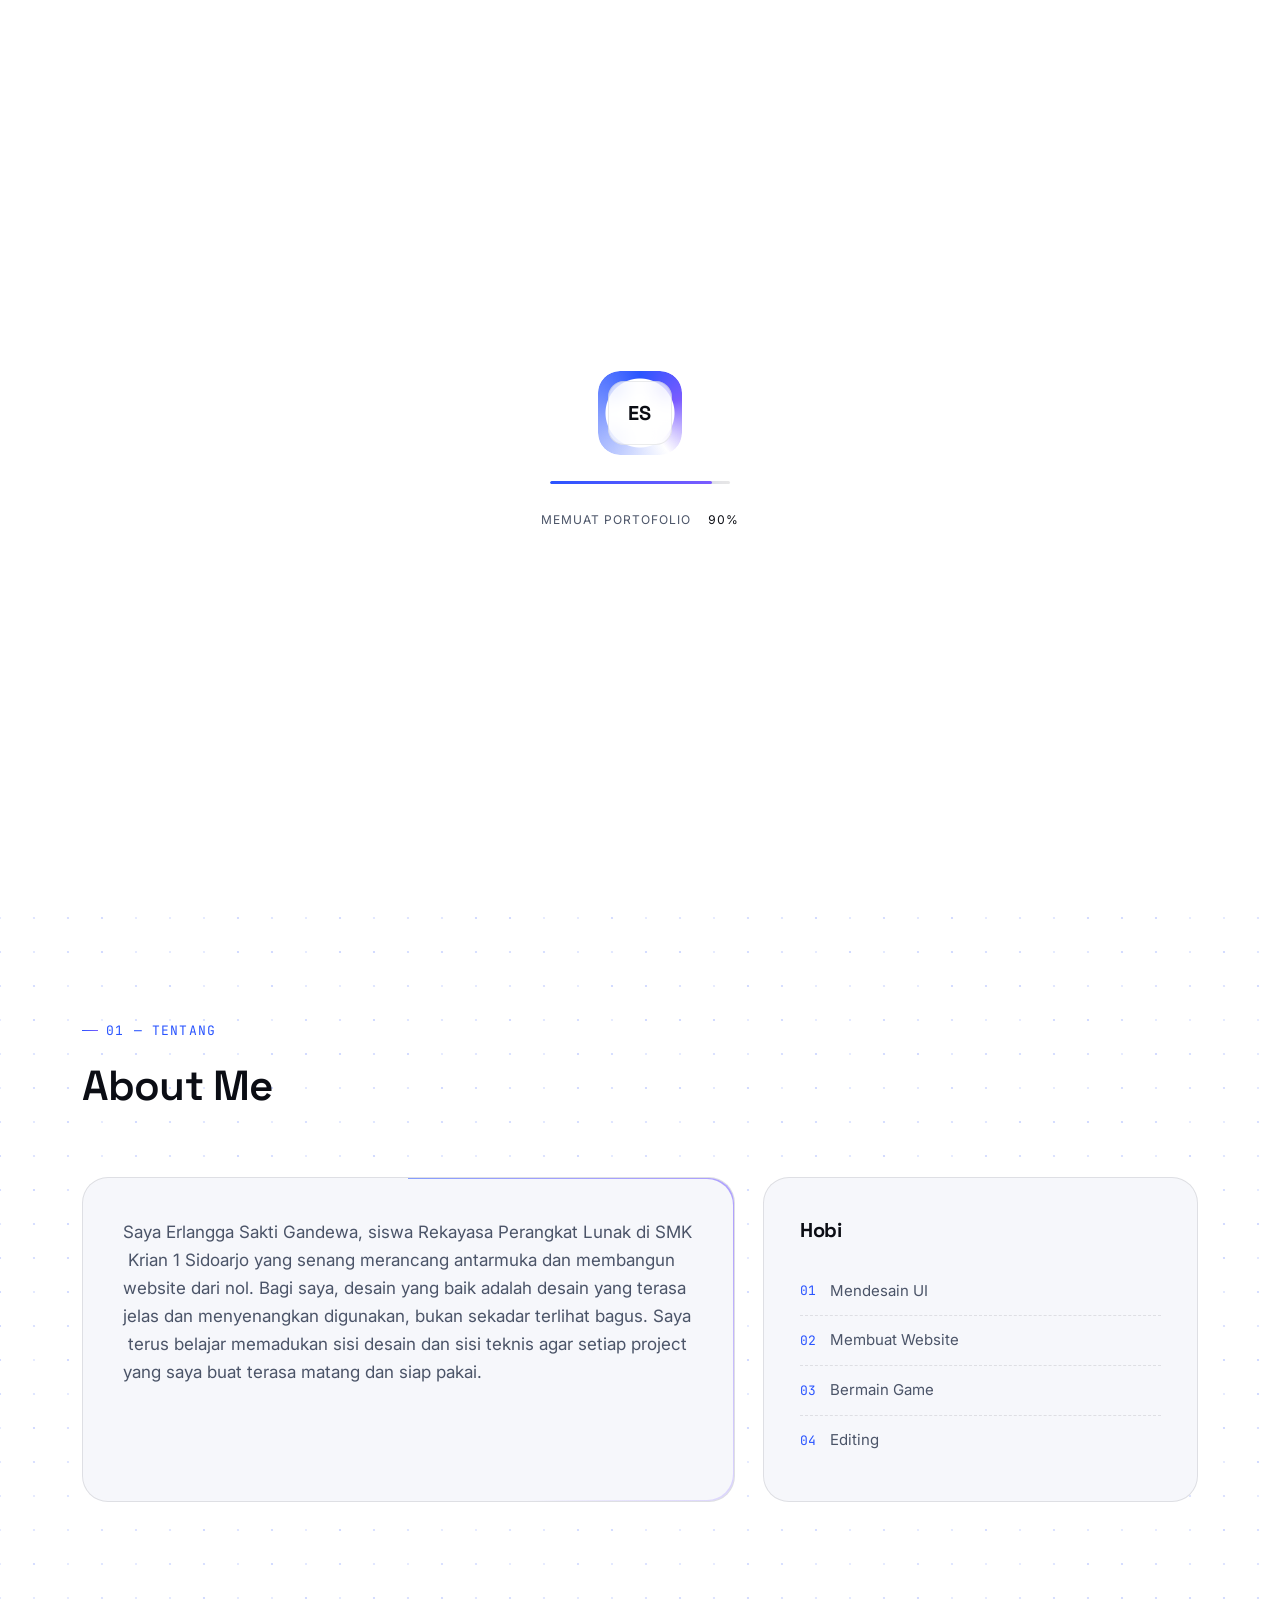
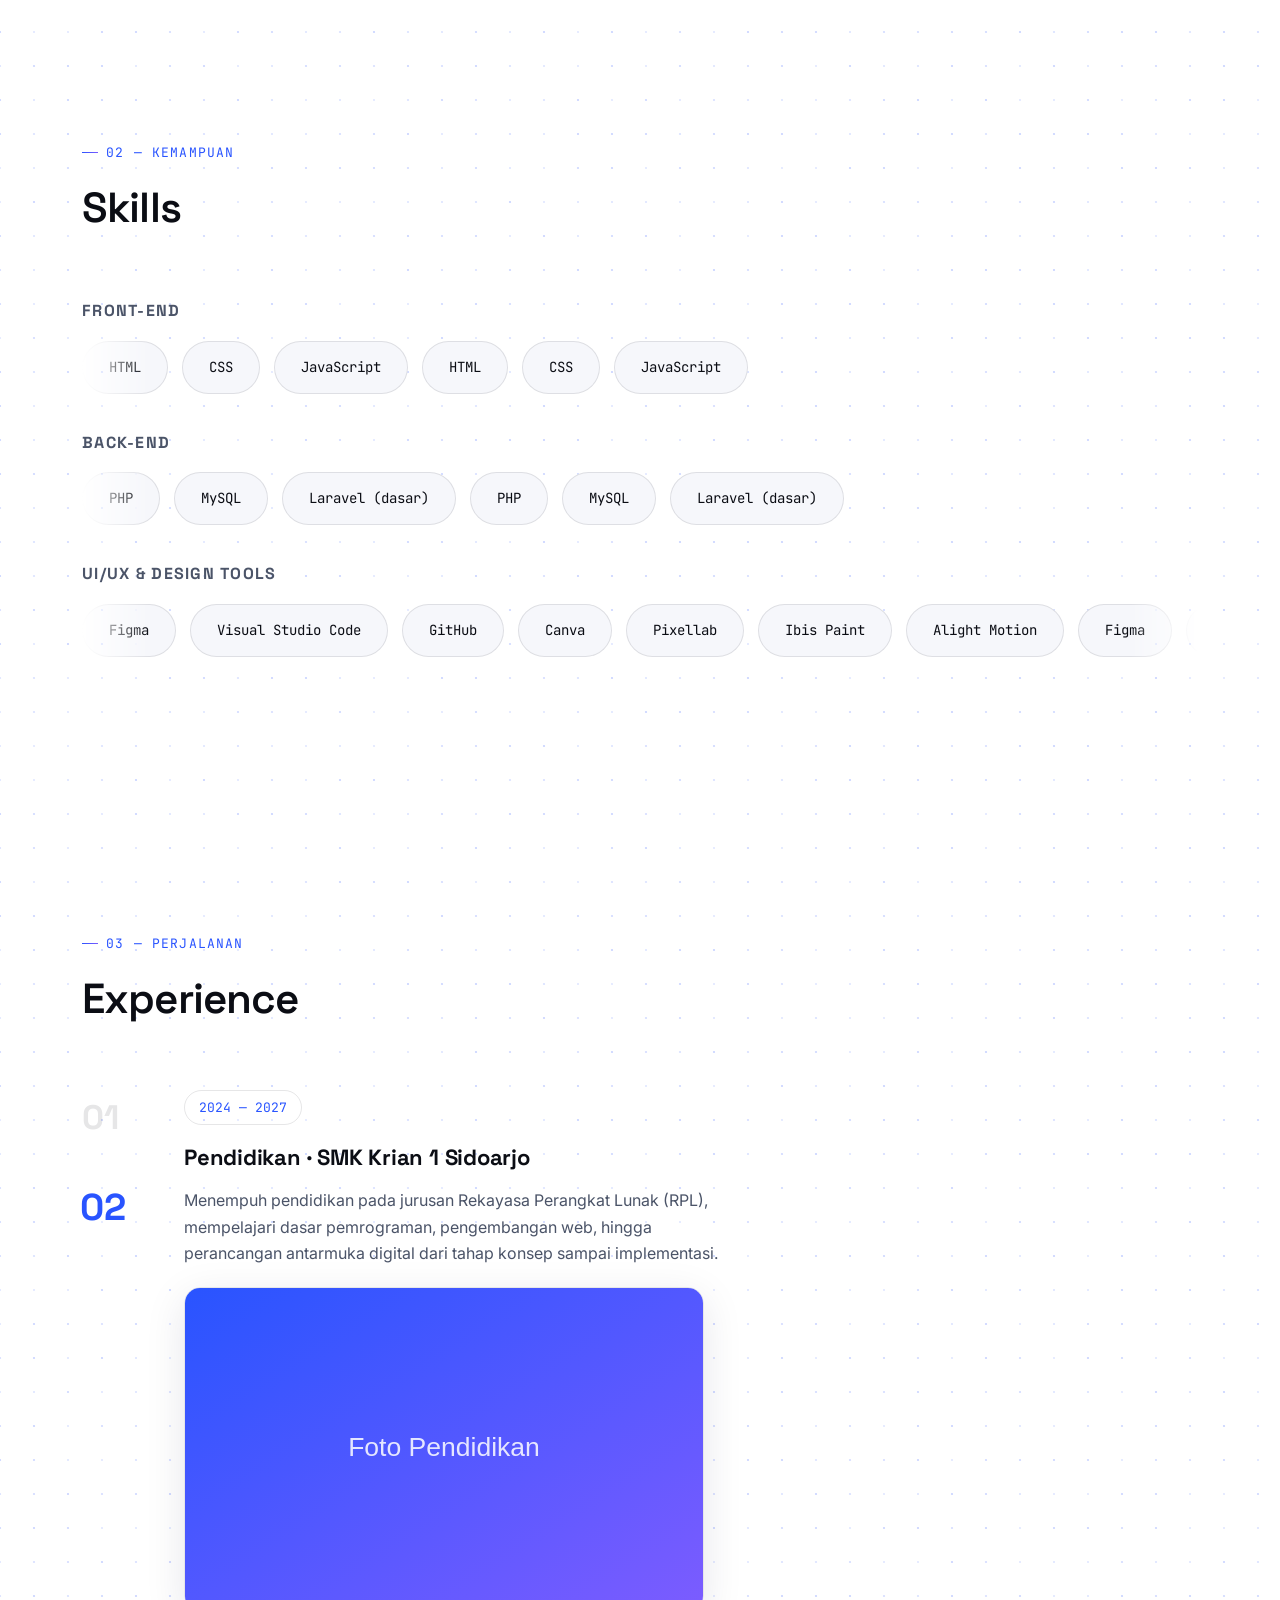
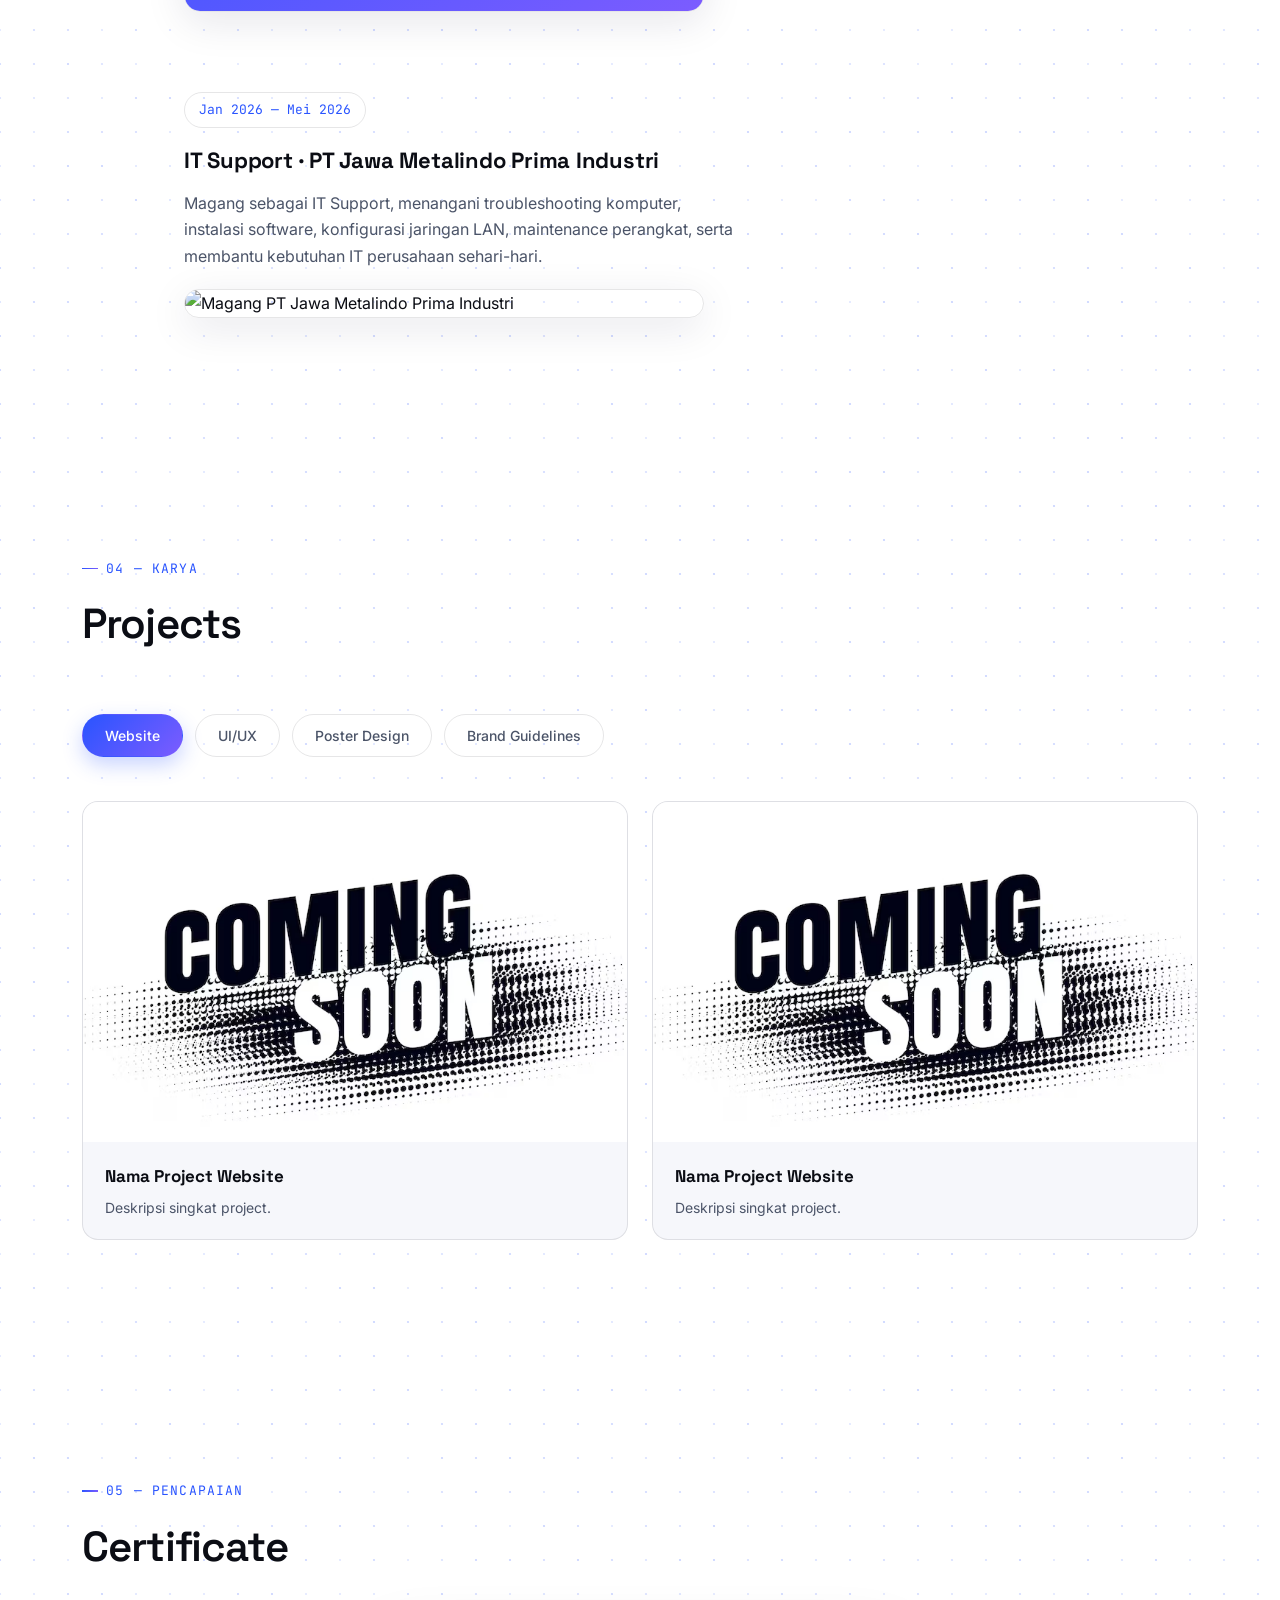
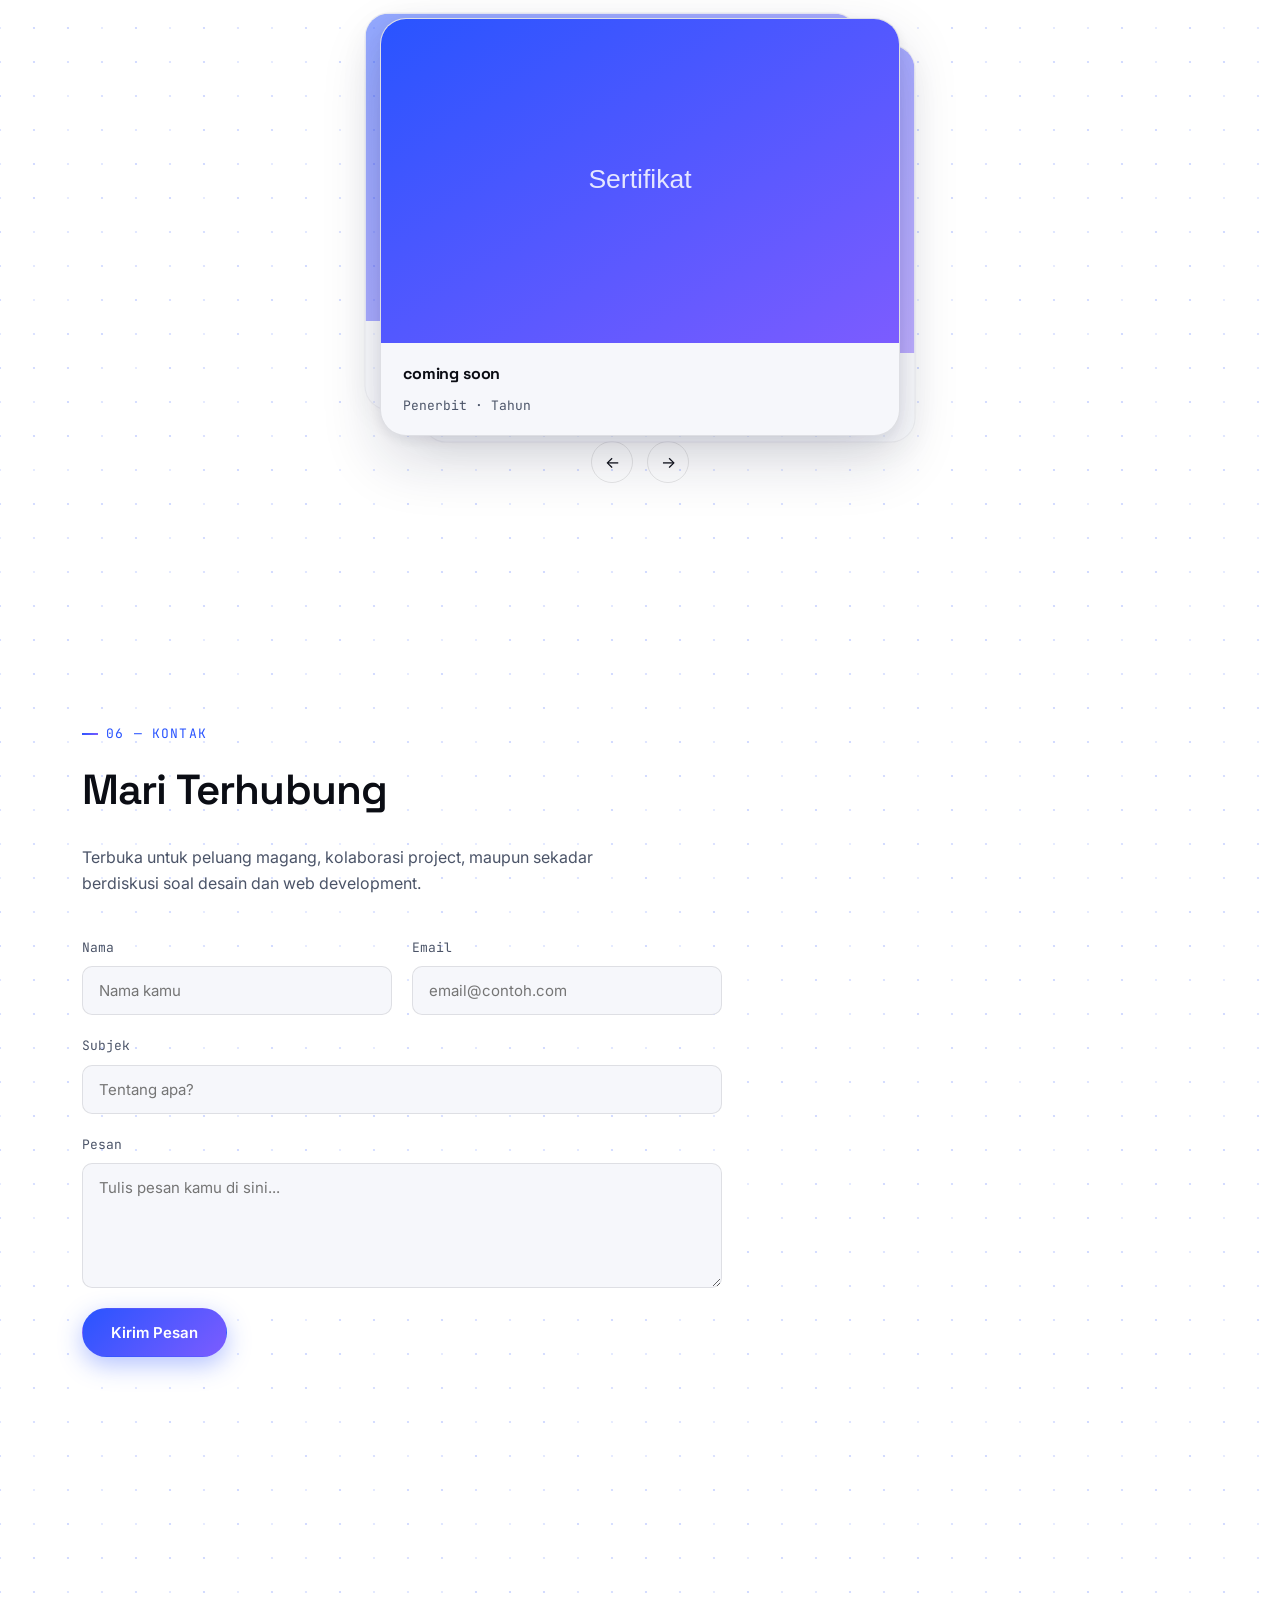
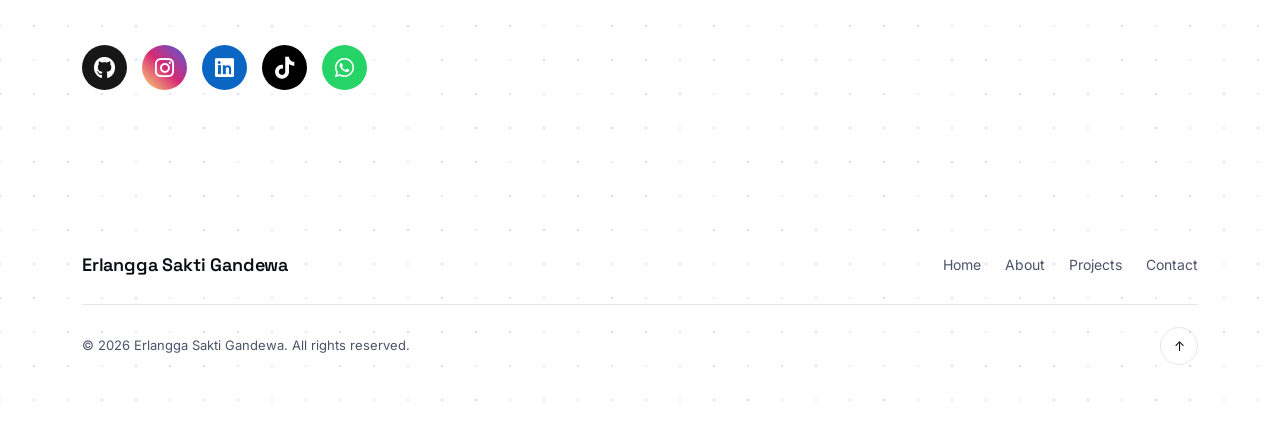
==== index.html @ 366c4da0 "menambahkan file" ====
<!DOCTYPE html>
<html lang="id">
<head>
<meta charset="UTF-8">
<meta name="viewport" content="width=device-width, initial-scale=1.0">
<title>Erlangga Sakti Gandewa — Web Developer & UI/UX Designer</title>
<meta name="description" content="Portofolio Erlangga Sakti Gandewa, Web Developer &amp; UI/UX Designer.">
<link rel="preconnect" href="https://fonts.googleapis.com">
<link rel="preconnect" href="https://fonts.gstatic.com" crossorigin>
<link href="https://fonts.googleapis.com/css2?family=Space+Grotesk:wght@400;500;600;700&family=Inter:wght@400;500;600;700&family=JetBrains+Mono:wght@400;500&display=swap" rel="stylesheet">
<link rel="stylesheet" href="assets/css/style.css">
<link rel="stylesheet" href="https://cdnjs.cloudflare.com/ajax/libs/font-awesome/6.5.2/css/all.min.css">
</head>
<body>

<!-- LOADER — elemen paling pertama di body, menutupi semua konten sampai window 'load' selesai -->
<div class="loader" id="pageLoader" aria-hidden="true">
  <div class="loader-inner">
    <div class="loader-mark">
      <span class="loader-initials">ES</span>
    </div>
    <div class="loader-progress">
      <div class="loader-progress-bar" id="loaderBar"></div>
    </div>
    <div class="loader-meta">
      <span class="loader-label">memuat portofolio</span>
      <span class="loader-percent" id="loaderPercent">0%</span>
    </div>
  </div>
</div>

<canvas id="dot-field"></canvas>

<!-- NAVBAR -->
<header class="navbar" id="navbar">
  <a href="#hero" class="nav-logo">ESG<span class="dot">.</span></a>
  <nav class="nav-links" id="navLinks">
    <a href="#about">About</a>
    <a href="#skills">Skills</a>
    <a href="#experience">Experience</a>
    <a href="#projects">Projects</a>
    <a href="#certificate">Certificate</a>
    <a href="#contact">Contact</a>
  </nav>
  <button class="theme-toggle" id="themeToggle" aria-label="Ganti tema">
    <svg class="icon-sun" viewBox="0 0 24 24" width="18" height="18" fill="none" stroke="currentColor" stroke-width="2"><circle cx="12" cy="12" r="4"/><path d="M12 2v2M12 20v2M4.9 4.9l1.4 1.4M17.7 17.7l1.4 1.4M2 12h2M20 12h2M4.9 19.1l1.4-1.4M17.7 6.3l1.4-1.4"/></svg>
    <svg class="icon-moon" viewBox="0 0 24 24" width="18" height="18" fill="none" stroke="currentColor" stroke-width="2"><path d="M21 12.8A9 9 0 1111.2 3 7 7 0 0021 12.8z"/></svg>
  </button>
  <button class="nav-burger" id="navBurger" aria-label="Menu"><span></span><span></span><span></span></button>
</header>

<!-- HERO -->
<section id="hero" class="section hero">
  <div class="hero-left">
    <p class="eyebrow reveal-up">Halo, saya</p>
    <h1 class="hero-name" id="shuffleName" data-text="Erlangga Sakti Gandewa">Erlangga Sakti Gandewa</h1>
    <p class="hero-meta reveal-up d1">Rekayasa Perangkat Lunak · SMK Krian 1 Sidoarjo</p>
    <p class="hero-focus reveal-up d2">
      <span class="chip">Web Developer</span>
      <span class="chip">UI/UX Designer</span>
    </p>
    <div class="hero-cta reveal-up d3">
      <a href="#projects" class="btn btn-primary">Lihat Project</a>
      <a href="#contact" class="btn btn-ghost">Hubungi Saya</a>
    </div>
  </div>

  <div class="hero-right">
    <div class="shape shape-1"></div>
    <div class="shape shape-2"></div>
    <div class="shape shape-3"></div>
    <div class="lanyard">
      <div class="lanyard-strap"></div>
      <div class="lanyard-clip"></div>
      <div class="lanyard-card" id="lanyardCard">
        <div class="lanyard-card-inner">
          <div class="lanyard-photo">
            <img src="assets/images/profil.jpg" alt="Foto Erlangga Sakti Gandewa">
          </div>
          <div class="lanyard-info">
            <span class="lanyard-name">Erlangga S. G.</span>
            <span class="lanyard-role">Web Dev / UI-UX</span>
          </div>
          <div class="lanyard-hole"></div>
        </div>
      </div>
    </div>
  </div>

  <a href="#about" class="scroll-hint" aria-label="Scroll ke bawah"><span></span></a>
</section>

<!-- ABOUT -->
<section id="about" class="section about">
  <p class="section-eyebrow">01 — Tentang</p>
  <h2 class="section-title">About Me</h2>

  <div class="about-grid">
    <div class="about-card glow-border">
      <p class="falling-text" id="fallingText">Saya Erlangga Sakti Gandewa, siswa Rekayasa Perangkat Lunak di SMK Krian 1 Sidoarjo yang senang merancang antarmuka dan membangun website dari nol. Bagi saya, desain yang baik adalah desain yang terasa jelas dan menyenangkan digunakan, bukan sekadar terlihat bagus. Saya terus belajar memadukan sisi desain dan sisi teknis agar setiap project yang saya buat terasa matang dan siap pakai.</p>
    </div>

    <div class="hobby-card">
      <h3>Hobi</h3>
      <ul class="hobby-list">
        <li><span class="hobby-num">01</span>Mendesain UI</li>
        <li><span class="hobby-num">02</span>Membuat Website</li>
        <li><span class="hobby-num">03</span>Bermain Game</li>
        <li><span class="hobby-num">04</span>Editing</li>
      </ul>
    </div>
  </div>
</section>

<!-- SKILLS -->
<section id="skills" class="section skills">
  <p class="section-eyebrow">02 — Kemampuan</p>
  <h2 class="section-title">Skills</h2>

  <div class="skill-category">
    <h3 class="skill-cat-title">Front-End</h3>
    <div class="skill-track">
      <div class="skill-track-inner">
        <span class="skill-pill">HTML</span><span class="skill-pill">CSS</span><span class="skill-pill">JavaScript</span>
        <span class="skill-pill">HTML</span><span class="skill-pill">CSS</span><span class="skill-pill">JavaScript</span>
      </div>
    </div>
  </div>

  <div class="skill-category">
    <h3 class="skill-cat-title">Back-End</h3>
    <div class="skill-track reverse">
      <div class="skill-track-inner">
        <span class="skill-pill">PHP</span><span class="skill-pill">MySQL</span><span class="skill-pill">Laravel (dasar)</span>
        <span class="skill-pill">PHP</span><span class="skill-pill">MySQL</span><span class="skill-pill">Laravel (dasar)</span>
      </div>
    </div>
  </div>

  <div class="skill-category">
    <h3 class="skill-cat-title">UI/UX &amp; Design Tools</h3>
    <div class="skill-track">
      <div class="skill-track-inner">
        <span class="skill-pill">Figma</span><span class="skill-pill">Visual Studio Code</span><span class="skill-pill">GitHub</span><span class="skill-pill">Canva</span><span class="skill-pill">Pixellab</span><span class="skill-pill">Ibis Paint</span><span class="skill-pill">Alight Motion</span>
        <span class="skill-pill">Figma</span><span class="skill-pill">Visual Studio Code</span><span class="skill-pill">GitHub</span><span class="skill-pill">Canva</span><span class="skill-pill">Pixellab</span><span class="skill-pill">Ibis Paint</span><span class="skill-pill">Alight Motion</span>
      </div>
    </div>
  </div>
</section>

<!-- EXPERIENCE -->
<section id="experience" class="section experience">
  <p class="section-eyebrow">03 — Perjalanan</p>
  <h2 class="section-title">Experience</h2>

  <div class="exp-wrap">
    <div class="exp-numbers" id="expNumbers">
      <span class="exp-num active" data-index="0">01</span>
      <span class="exp-num" data-index="1">02</span>
    </div>

    <div class="exp-items">
      <article class="exp-item active" data-index="0">
        <span class="exp-tag">2024 — 2027</span>
        <h3>Pendidikan · SMK Krian 1 Sidoarjo</h3>
        <p>Menempuh pendidikan pada jurusan Rekayasa Perangkat Lunak (RPL), mempelajari dasar pemrograman, pengembangan web, hingga perancangan antarmuka digital dari tahap konsep sampai implementasi.</p>
        <div class="exp-photo"><img src="assets/images/experience-1-placeholder.svg" alt="Pendidikan SMK Krian 1 Sidoarjo"></div>
      </article>

      <article class="exp-item" data-index="1">
        <span class="exp-tag">Jan 2026 — Mei 2026</span>
        <h3>IT Support · PT Jawa Metalindo Prima Industri</h3>
        <p>Magang sebagai IT Support, menangani troubleshooting komputer, instalasi software, konfigurasi jaringan LAN, maintenance perangkat, serta membantu kebutuhan IT perusahaan sehari-hari.</p>
        <div class="exp-photo"><img src="assets/images/enam.png" alt="Magang PT Jawa Metalindo Prima Industri"></div>
      </article>
    </div>
  </div>
</section>

<!-- PROJECTS -->
<section id="projects" class="section projects">
  <p class="section-eyebrow">04 — Karya</p>
  <h2 class="section-title">Projects</h2>

  <div class="project-tabs" id="projectTabs">
    <button class="tab active" data-target="tab-website">Website</button>
    <button class="tab" data-target="tab-uiux">UI/UX</button>
    <button class="tab" data-target="tab-poster">Poster Design</button>
    <button class="tab" data-target="tab-brand">Brand Guidelines</button>
  </div>

  <div class="tab-panel active" id="tab-website">
    <div class="website-grid">
      <a href="pages/project-web/bew.html" class="website-card">
        <img src="assets/images/coming.jpg" alt="Project website 1">
        <div class="website-card-body">
          <h3>Nama Project Website</h3>
          <p>Deskripsi singkat project.</p>
        </div>
      </a>
      <a href="pages/project-web/bew.html" class="website-card">
        <img src="assets/images/coming.jpg" alt="Project website 2">
        <div class="website-card-body">
          <h3>Nama Project Website</h3>
          <p>Deskripsi singkat project.</p>
        </div>
      </a>
    </div>
  </div>

  <div class="tab-panel" id="tab-uiux">
    <div class="circular-gallery" id="circularGallery">
      <a href="pages/project-uiux/uiix.html" class="gallery-item"><img src="assets/images/coming.jpg" alt="coming soon"></a>
      <a href="pages/project-uiux/uiix.html" class="gallery-item"><img src="assets/images/coming.jpg" alt="Project UI/UX 2"></a>
      <a href="pages/project-uiux/uiix.html" class="gallery-item"><img src="assets/images/coming.jpg" alt="Project UI/UX 3"></a>
      <a href="pages/project-uiux/uiix.html" class="gallery-item"><img src="assets/images/coming.jpg" alt="Project UI/UX 4"></a>
    </div>
  </div>

  <div class="tab-panel" id="tab-poster">
    <div class="flying-posters" id="flyingPosters">
      <a href="pages/project-poster/pstr.html" class="poster-card"><img src="assets/images/satu.png" alt="Poster 1"></a>
      <a href="pages/project-poster/pstr.html" class="poster-card"><img src="assets/images/dua.png" alt="Poster 2"></a>
      <a href="pages/project-poster/pstr.html" class="poster-card"><img src="assets/images/tiga.png" alt="Poster 3"></a>
      <a href="pages/project-poster/pstr.html" class="poster-card"><img src="assets/images/aempat.png" alt="Poster 4"></a>
    </div>
  </div>

  <div class="tab-panel" id="tab-brand">
    <div class="brand-grid">
      <a href="pages/project-brand-guidelines/brandgs.html" class="brand-card"><img src="assets/images/coming.jpg" alt="Brand guideline 1"></a>
      <a href="pages/project-brand-guidelines/brandgs.html" class="brand-card"><img src="assets/images/coming.jpg" alt="Brand guideline 2"></a>
      <a href="pages/project-brand-guidelines/brandgs.html" class="brand-card"><img src="assets/images/coming.jpg" alt="Brand guideline 3"></a>
    </div>
  </div>
</section>

<!-- CERTIFICATE -->
<section id="certificate" class="section certificate">
  <p class="section-eyebrow">05 — Pencapaian</p>
  <h2 class="section-title">Certificate</h2>

  <div class="cert-stack" id="certStack">
    <div class="cert-card active">
      <img src="assets/certificates/cert-placeholder.svg" alt="Sertifikat 1">
      <div class="cert-caption"><h4>coming soon</h4><span>Penerbit · Tahun</span></div>
    </div>
    <div class="cert-card">
      <img src="assets/certificates/cert-placeholder.svg" alt="Sertifikat 2">
      <div class="cert-caption"><h4>coming soon</h4><span>Penerbit · Tahun</span></div>
    </div>
    <div class="cert-card">
      <img src="assets/certificates/cert-placeholder.svg" alt="Sertifikat 3">
      <div class="cert-caption"><h4>coming soon</h4><span>Penerbit · Tahun</span></div>
    </div>
  </div>
  <div class="cert-controls">
    <button id="certPrev" aria-label="Sertifikat sebelumnya">←</button>
    <button id="certNext" aria-label="Sertifikat berikutnya">→</button>
  </div>
</section>

<!-- CONTACT -->
<section id="contact" class="section contact">
  <p class="section-eyebrow">06 — Kontak</p>
  <h2 class="section-title">Mari Terhubung</h2>
  <p class="contact-sub">Terbuka untuk peluang magang, kolaborasi project, maupun sekadar berdiskusi soal desain dan web development.</p>

  <form class="contact-form" id="contactForm">
    <div class="form-row">
      <div class="form-field">
        <label for="cName">Nama</label>
        <input type="text" id="cName" name="name" required placeholder="Nama kamu">
      </div>
      <div class="form-field">
        <label for="cEmail">Email</label>
        <input type="email" id="cEmail" name="email" required placeholder="email@contoh.com">
      </div>
    </div>
    <div class="form-field">
      <label for="cSubject">Subjek</label>
      <input type="text" id="cSubject" name="subject" required placeholder="Tentang apa?">
    </div>
    <div class="form-field">
      <label for="cMessage">Pesan</label>
      <textarea id="cMessage" name="message" rows="5" required placeholder="Tulis pesan kamu di sini..."></textarea>
    </div>
    <button type="submit" class="btn btn-primary">Kirim Pesan</button>
    <p class="form-status" id="formStatus" role="status"></p>
  </form>
</section>


<!-- SOCIAL MEDIA -->
<section class="section social">
  <div class="social-icons">

    <a href="https://github.com/erlang101" class="social-icon github" target="_blank">
      <i class="fa-brands fa-github"></i>
      <span class="bubble">GitHub</span>
    </a>

    <a href="https://instagram.com/erlsgnd_" class="social-icon instagram" target="_blank">
      <i class="fa-brands fa-instagram"></i>
      <span class="bubble">Instagram</span>
    </a>

    <a href="https://linkedin.com/in/erlangga-sakti-gandewa" class="social-icon linkedin" target="_blank">
      <i class="fa-brands fa-linkedin"></i>
      <span class="bubble">LinkedIn</span>
    </a>

    <a href="https://tiktok.com/@langznie" class="social-icon tiktok" target="_blank">
      <i class="fa-brands fa-tiktok"></i>
      <span class="bubble">TikTok</span>
    </a>

    <a href="https://wa.me/62882010167573" class="social-icon whatsapp" target="_blank">
      <i class="fa-brands fa-whatsapp"></i>
      <span class="bubble">WhatsApp</span>
    </a>

  </div>
</section>

<!-- FOOTER -->
<footer class="footer">
  <div class="footer-top">
    <span class="footer-name">Erlangga Sakti Gandewa</span>
    <nav class="footer-links">
      <a href="#hero">Home</a>
      <a href="#about">About</a>
      <a href="#projects">Projects</a>
      <a href="#contact">Contact</a>
    </nav>
  </div>
  <div class="footer-bottom">
    <span>© <span id="year"></span> Erlangga Sakti Gandewa. All rights reserved.</span>
    <button id="backToTop" class="back-to-top" aria-label="Kembali ke atas">↑</button>
  </div>
</footer>

<script src="assets/js/main.js"></script>
</body>
</html>
---- assets/css/style.css ----
/* =========================================================
   ERLANGGA SAKTI GANDEWA — PORTFOLIO
   Design tokens
   ========================================================= */
:root{
  --accent-1:#2954FF;
  --accent-2:#7C5CFF;
  --accent-3:#4F7CFF;
  --accent-grad: linear-gradient(135deg, var(--accent-1), var(--accent-2));
  --accent-grad-soft: linear-gradient(135deg, rgba(41,84,255,.14), rgba(124,92,255,.14));

  --bg:#ffffff;
  --bg-elev:#f6f7fb;
  --text:#0b0d14;
  --text-soft:#4b5468;
  --border:rgba(11,13,20,0.10);
  --glass:rgba(255,255,255,0.55);
  --glass-border:rgba(11,13,20,0.08);
  --dot-color:41,84,255;
  --shadow: 0 10px 40px rgba(20,24,60,0.10);
  --shadow-lg: 0 24px 60px rgba(20,24,60,0.16), 0 4px 14px rgba(20,24,60,0.08);
  --shadow-inset: inset 0 1px 0 rgba(255,255,255,0.4);
  --ring: 0 0 0 3px rgba(41,84,255,0.18);

  --font-display:'Space Grotesk', sans-serif;
  --font-body:'Inter', sans-serif;
  --font-mono:'JetBrains Mono', monospace;

  --container: 1180px;
  --radius-lg: 26px;
  --radius-md: 16px;
  --radius-sm: 10px;

  --ease-out: cubic-bezier(.16,1,.3,1);
  --ease-soft: cubic-bezier(.22,.9,.36,1);
}

@media (prefers-color-scheme: dark){
  :root{
    --bg:#05060b;
    --bg-elev:#0c0e18;
    --text:#f4f5fb;
    --text-soft:#9aa1bd;
    --border:rgba(244,245,251,0.10);
    --glass:rgba(16,18,30,0.55);
    --glass-border:rgba(244,245,251,0.08);
    --dot-color:244,245,251;
    --shadow: 0 10px 45px rgba(0,0,0,0.55);
    --shadow-lg: 0 30px 70px rgba(0,0,0,0.6), 0 6px 18px rgba(0,0,0,0.4);
    --shadow-inset: inset 0 1px 0 rgba(255,255,255,0.06);
    --ring: 0 0 0 3px rgba(124,92,255,0.30);
  }
}

html[data-theme="light"]{
  --bg:#ffffff; --bg-elev:#f6f7fb; --text:#0b0d14; --text-soft:#4b5468;
  --border:rgba(11,13,20,0.10); --glass:rgba(255,255,255,0.55);
  --glass-border:rgba(11,13,20,0.08); --dot-color:41,84,255;
  --shadow: 0 10px 40px rgba(20,24,60,0.10);
  --shadow-lg: 0 24px 60px rgba(20,24,60,0.16), 0 4px 14px rgba(20,24,60,0.08);
  --shadow-inset: inset 0 1px 0 rgba(255,255,255,0.4);
  --ring: 0 0 0 3px rgba(41,84,255,0.18);
}
html[data-theme="dark"]{
  --bg:#05060b; --bg-elev:#0c0e18; --text:#f4f5fb; --text-soft:#9aa1bd;
  --border:rgba(244,245,251,0.10); --glass:rgba(16,18,30,0.55);
  --glass-border:rgba(244,245,251,0.08); --dot-color:244,245,251;
  --shadow: 0 10px 45px rgba(0,0,0,0.55);
  --shadow-lg: 0 30px 70px rgba(0,0,0,0.6), 0 6px 18px rgba(0,0,0,0.4);
  --shadow-inset: inset 0 1px 0 rgba(255,255,255,0.06);
  --ring: 0 0 0 3px rgba(124,92,255,0.30);
}

*,*::before,*::after{ box-sizing:border-box; }
html{ scroll-behavior:smooth; }
body{
  margin:0;
  background:var(--bg);
  color:var(--text);
  font-family:var(--font-body);
  line-height:1.65;
  -webkit-font-smoothing:antialiased;
  -moz-osx-font-smoothing:grayscale;
  text-rendering:optimizeLegibility;
  transition:background .4s ease,color .4s ease;
  overflow-x:hidden;
}
img{ max-width:100%; display:block; }
a{ color:inherit; text-decoration:none; }
ul{ list-style:none; margin:0; padding:0; }
button{ font-family:inherit; cursor:pointer; }

/* accessible focus states — visible everywhere, silent unless keyboard-driven */
:focus{ outline:none; }
:focus-visible{
  outline:2px solid var(--accent-1);
  outline-offset:3px;
  border-radius:6px;
}
.btn:focus-visible, .tab:focus-visible, .cert-controls button:focus-visible,
.theme-toggle:focus-visible, .back-to-top:focus-visible, .social-icon:focus-visible{
  outline-offset:4px;
}
.form-field input:focus-visible, .form-field textarea:focus-visible{
  outline:none;
}

::-webkit-scrollbar{ width:10px; height:10px; }
::-webkit-scrollbar-track{ background:transparent; }
::-webkit-scrollbar-thumb{ background:var(--border); border-radius:100px; }
::-webkit-scrollbar-thumb:hover{ background:var(--accent-1); }
*{ scrollbar-width:thin; scrollbar-color:var(--border) transparent; }

@media (prefers-reduced-motion: reduce){
  *{ animation-duration:0.001ms !important; animation-iteration-count:1 !important; transition-duration:0.001ms !important; scroll-behavior:auto !important; }
}

/* dot field background */
#dot-field{
  position:fixed; inset:0; width:100%; height:100%;
  z-index:-1; pointer-events:none;
}

/* container / section */
.section{
  max-width:var(--container);
  margin:0 auto;
  padding:120px 32px;
  position:relative;
}
.section-eyebrow{
  font-family:var(--font-mono);
  font-size:13px;
  letter-spacing:.09em;
  text-transform:uppercase;
  color:var(--accent-1);
  margin:0 0 10px;
  display:flex; align-items:center; gap:8px;
}
.section-eyebrow::before{
  content:''; width:16px; height:1.5px; background:var(--accent-grad); display:inline-block;
}
.section-title{
  font-family:var(--font-display);
  font-size:clamp(28px,4vw,42px);
  font-weight:600;
  margin:0 0 56px;
  letter-spacing:-0.02em;
}

/* buttons / chips */
.btn{
  display:inline-flex; align-items:center; justify-content:center;
  padding:14px 28px; border-radius:100px; font-weight:600; font-size:15px;
  border:1px solid transparent;
  transition:transform .3s var(--ease-out), box-shadow .3s var(--ease-out), background .3s ease, border-color .3s ease, color .3s ease;
  will-change:transform;
}
.btn:hover{ transform:translateY(-2px); }
.btn:active{ transform:translateY(0) scale(.98); }
.btn-primary{ background:var(--accent-grad); color:#fff; box-shadow:0 8px 24px rgba(41,84,255,0.35); }
.btn-primary:hover{ box-shadow:0 14px 34px rgba(41,84,255,0.45); }
.btn-ghost{ background:transparent; border-color:var(--border); color:var(--text); }
.btn-ghost:hover{ border-color:var(--accent-1); color:var(--accent-1); box-shadow:0 6px 18px rgba(41,84,255,0.12); }

.chip{
  display:inline-block; padding:8px 16px; margin-right:8px; border-radius:100px;
  border:1px solid var(--border); font-size:13px; font-family:var(--font-mono);
  color:var(--text-soft); backdrop-filter:blur(6px);
  transition:border-color .25s ease, color .25s ease, transform .25s ease;
}
.chip:hover{ border-color:var(--accent-1); color:var(--accent-1); transform:translateY(-1px); }

/* reveal animation utility */
.reveal-up{ animation:revealUp .9s var(--ease-out) both; }
.reveal-up.d1{ animation-delay:.12s; }
.reveal-up.d2{ animation-delay:.24s; }
.reveal-up.d3{ animation-delay:.36s; }
@keyframes revealUp{
  from{ opacity:0; transform:translateY(18px); }
  to{ opacity:1; transform:translateY(0); }
}

.in-view{ animation:fadeUpView .9s var(--ease-out) both; }
@keyframes fadeUpView{
  from{ opacity:0; transform:translateY(28px); }
  to{ opacity:1; transform:translateY(0); }
}

::selection{ background:var(--accent-1); color:#fff; }

/* =========================================================
   LOADER
   ========================================================= */
.loader{
  position:fixed; inset:0; z-index:9999;
  display:flex; align-items:center; justify-content:center;
  background:var(--bg);
  transition:opacity .7s var(--ease-out), transform .7s var(--ease-out), visibility .7s;
}
.loader.done{
  opacity:0; transform:scale(1.04); pointer-events:none; visibility:hidden;
}
.loader-inner{ display:flex; flex-direction:column; align-items:center; gap:26px; }

.loader-mark{
  position:relative; width:84px; height:84px;
  display:flex; align-items:center; justify-content:center;
  isolation:isolate;
}
.loader-mark::before{
  content:''; position:absolute; inset:0; border-radius:22px;
  background:conic-gradient(from 0deg, var(--accent-1), var(--accent-2), transparent 40%, var(--accent-1));
  animation:spinRing 2.4s linear infinite;
  -webkit-mask:radial-gradient(farthest-side, transparent calc(100% - 8px), #000 calc(100% - 7px));
  mask:radial-gradient(farthest-side, transparent calc(100% - 8px), #000 calc(100% - 7px));
}
@keyframes spinRing{ to{ transform:rotate(360deg); } }

.loader-initials{
  position:relative; z-index:1;
  width:64px; height:64px; border-radius:16px;
  background:var(--glass); border:1px solid var(--glass-border);
  backdrop-filter:blur(10px);
  display:flex; align-items:center; justify-content:center;
  font-family:var(--font-display); font-weight:700; font-size:20px; letter-spacing:-0.02em;
  animation:markPulse 2.4s var(--ease-out) infinite;
}
@keyframes markPulse{
  0%,100%{ transform:scale(1); }
  50%{ transform:scale(1.04); }
}

.loader-progress{
  width:180px; height:3px; border-radius:100px; background:var(--border); overflow:hidden;
}
.loader-progress-bar{
  width:0%; height:100%; border-radius:100px; background:var(--accent-grad);
  box-shadow:0 0 14px rgba(41,84,255,.6);
  transition:width .25s var(--ease-out);
}

.loader-meta{
  display:flex; align-items:center; gap:14px;
  font-size:12px; letter-spacing:.08em; text-transform:uppercase; color:var(--text-soft);
}
.loader-percent{
  font-variant-numeric:tabular-nums; color:var(--text); min-width:34px; text-align:right;
}

@media (prefers-reduced-motion: reduce){
  .loader-mark::before{ animation:none; }
  .loader-initials{ animation:none; }
  .loader{ transition:opacity .3s ease; }
}

/* =========================================================
   NAVBAR
   ========================================================= */
.navbar{
  position:fixed; top:0; left:0; right:0; z-index:100;
  display:flex; align-items:center; justify-content:space-between;
  padding:18px 40px;
  backdrop-filter:blur(16px) saturate(140%);
  -webkit-backdrop-filter:blur(16px) saturate(140%);
  background:var(--glass);
  border-bottom:1px solid var(--glass-border);
  transition:padding .3s ease, box-shadow .3s ease;
}
.navbar.scrolled{ box-shadow:0 8px 30px rgba(20,24,60,0.08); }
.nav-logo{
  font-family:var(--font-display); font-weight:700; font-size:20px;
  letter-spacing:-0.01em;
}
.nav-logo .dot{ color:var(--accent-1); }
.nav-links{ display:flex; gap:32px; }
.nav-links a{
  font-size:14px; font-weight:500; color:var(--text-soft);
  position:relative; padding-bottom:4px; transition:color .25s ease;
}
.nav-links a::after{
  content:''; position:absolute; left:0; bottom:0; width:0; height:1.5px;
  background:var(--accent-grad); transition:width .3s var(--ease-out);
}
.nav-links a:hover{ color:var(--text); }
.nav-links a:hover::after{ width:100%; }

.theme-toggle{
  width:38px; height:38px; border-radius:50%; border:1px solid var(--border);
  background:transparent; color:var(--text); display:flex; align-items:center; justify-content:center;
  margin-left:20px; transition:border-color .25s ease, transform .4s var(--ease-out), background .25s ease;
}
.theme-toggle:hover{ border-color:var(--accent-1); transform:rotate(20deg); background:var(--accent-grad-soft); }
.icon-moon{ display:none; }
html[data-theme="dark"] .icon-sun{ display:none; }
html[data-theme="dark"] .icon-moon{ display:block; }

.nav-burger{ display:none; flex-direction:column; gap:5px; background:none; border:none; margin-left:16px; padding:6px; }
.nav-burger span{ width:22px; height:2px; background:var(--text); border-radius:2px; transition:transform .25s ease, opacity .25s ease; }

/* =========================================================
   HERO
   ========================================================= */
.hero{
  min-height:100vh; display:flex; align-items:center; justify-content:space-between;
  gap:40px; padding-top:140px; padding-bottom:80px;
  position:relative;
}
.hero::before{
  content:''; position:absolute; top:-10%; left:-10%; width:60%; height:70%;
  background:radial-gradient(circle, rgba(41,84,255,.10), transparent 65%);
  filter:blur(10px); pointer-events:none; z-index:-1;
}
.hero-left{ flex:1; max-width:600px; }
.eyebrow{
  font-family:var(--font-mono); font-size:14px; color:var(--accent-1);
  letter-spacing:.06em; margin-bottom:14px;
}
.hero-name{
  font-family:var(--font-display); font-weight:700;
  font-size:clamp(36px,5.4vw,64px); line-height:1.05; letter-spacing:-0.03em;
  margin:0 0 18px;
}
.hero-meta{ font-size:17px; color:var(--text-soft); margin:0 0 18px; }
.hero-focus{ margin:0 0 34px; }
.hero-cta{ display:flex; gap:16px; flex-wrap:wrap; }

.hero-right{
  flex:1; max-width:460px; position:relative; height:520px;
  display:flex; align-items:center; justify-content:center;
}
.shape{
  position:absolute; border-radius:30%; border:1.5px solid var(--border);
  background:var(--accent-grad-soft);
  animation:spinShape 16s linear infinite;
}
.shape-1{ width:120px; height:120px; top:6%; left:0; animation-duration:20s; }
.shape-2{ width:70px; height:70px; bottom:10%; right:4%; border-radius:50%; animation-duration:14s; animation-direction:reverse; }
.shape-3{ width:46px; height:46px; top:46%; right:-4%; animation-duration:11s; }
@keyframes spinShape{ from{ transform:rotate(0deg);} to{ transform:rotate(360deg);} }

.lanyard{ position:relative; display:flex; flex-direction:column; align-items:center; }
.lanyard-strap{
  width:34px; height:120px;
  background:repeating-linear-gradient(135deg, var(--accent-1) 0 10px, var(--accent-2) 10px 20px);
  border-radius:4px; opacity:.9;
  box-shadow:0 6px 14px rgba(41,84,255,0.25);
}
.lanyard-clip{
  width:26px; height:16px; background:var(--text-soft); border-radius:4px; margin-top:-4px;
}
.lanyard-card{
  width:230px; margin-top:-6px; perspective:800px;
  animation:swing 5s ease-in-out infinite;
  transform-origin:top center;
}
@keyframes swing{
  0%,100%{ transform:rotate(-3deg); }
  50%{ transform:rotate(3deg); }
}
.lanyard-card-inner{
  background:var(--glass); border:1px solid var(--glass-border); border-radius:18px;
  padding:22px 20px 26px; box-shadow:var(--shadow-lg), var(--shadow-inset); backdrop-filter:blur(12px) saturate(140%);
  -webkit-backdrop-filter:blur(12px) saturate(140%);
  text-align:center; position:relative; transition:transform .35s var(--ease-out);
}
.lanyard-card:hover .lanyard-card-inner{ transform:rotateY(8deg) rotateX(4deg); }
.lanyard-hole{
  position:absolute; top:10px; left:50%; transform:translateX(-50%);
  width:34px; height:6px; border-radius:6px; background:var(--bg);
  box-shadow:inset 0 0 0 1px var(--border);
}
.lanyard-photo{
  width:110px; height:110px; border-radius:50%; overflow:hidden; margin:14px auto 14px;
  border:2px solid var(--accent-1);
  box-shadow:0 0 0 4px rgba(41,84,255,0.12);
}
.lanyard-photo img{ width:100%; height:100%; object-fit:cover; }
.lanyard-name{ display:block; font-family:var(--font-display); font-weight:600; font-size:16px; letter-spacing:-0.01em; }
.lanyard-role{ display:block; font-size:12px; color:var(--text-soft); margin-top:4px; font-family:var(--font-mono); }

.scroll-hint{
  position:absolute; bottom:36px; left:50%; transform:translateX(-50%);
  width:26px; height:42px; border:2px solid var(--border); border-radius:20px;
}
.scroll-hint span{
  display:block; width:4px; height:8px; background:var(--accent-1); border-radius:4px;
  margin:6px auto; animation:scrollDot 1.6s ease-in-out infinite;
}
@keyframes scrollDot{ 0%{ transform:translateY(0); opacity:1;} 70%{ transform:translateY(14px); opacity:0;} 100%{ opacity:0;} }

@media(max-width:900px){
  .hero{ flex-direction:column; text-align:center; padding-top:120px; }
  .hero-left{ max-width:100%; }
  .hero-cta{ justify-content:center; }
  .hero-focus{ text-align:center; }
}

/* =========================================================
   ABOUT
   ========================================================= */
.about-grid{
  display:grid; grid-template-columns:1.5fr 1fr; gap:28px;
}
.about-card{
  padding:40px; border-radius:var(--radius-lg); background:var(--bg-elev);
  border:1px solid var(--border); position:relative; overflow:hidden;
  transition:box-shadow .35s ease, transform .35s ease;
}
.about-card:hover{ box-shadow:var(--shadow); }
.glow-border{ isolation:isolate; }
.glow-border::before{
  content:''; position:absolute; inset:-2px; border-radius:inherit; z-index:-1;
  background:conic-gradient(from var(--ang,0deg), var(--accent-1), var(--accent-2), transparent 40%);
  animation:rotateGlow 6s linear infinite;
  opacity:.55;
}
.glow-border::after{
  content:''; position:absolute; inset:1px; border-radius:inherit; background:var(--bg-elev); z-index:-1;
}
@keyframes rotateGlow{ to{ --ang:360deg; } }
@property --ang{ syntax:'<angle>'; inherits:false; initial-value:0deg; }

.falling-text{ font-size:17px; color:var(--text-soft); margin:0; }
.falling-text .fchar{
  display:inline-block; opacity:0; transform:translateY(-14px);
  animation:fallChar .5s var(--ease-out) forwards;
}
@keyframes fallChar{ to{ opacity:1; transform:translateY(0);} }

.hobby-card{
  padding:36px; border-radius:var(--radius-lg); background:var(--bg-elev); border:1px solid var(--border);
  transition:box-shadow .35s ease;
}
.hobby-card:hover{ box-shadow:var(--shadow); }
.hobby-card h3{ font-family:var(--font-display); margin:0 0 20px; font-size:20px; letter-spacing:-0.01em; }
.hobby-list li{
  display:flex; align-items:center; gap:14px; padding:12px 0; border-bottom:1px dashed var(--border);
  font-size:15px; color:var(--text-soft); transition:color .25s ease, transform .25s var(--ease-out);
}
.hobby-list li:hover{ color:var(--text); transform:translateX(4px); }
.hobby-list li:last-child{ border-bottom:none; }
.hobby-num{ font-family:var(--font-mono); color:var(--accent-1); font-size:13px; }

@media(max-width:800px){ .about-grid{ grid-template-columns:1fr; } }

/* =========================================================
   SKILLS
   ========================================================= */
.skill-category{ margin-bottom:36px; }
.skill-cat-title{
  font-family:var(--font-display); font-size:16px; color:var(--text-soft);
  margin:0 0 16px; text-transform:uppercase; letter-spacing:.08em;
}
.skill-track{
  overflow:hidden; -webkit-mask-image:linear-gradient(90deg,transparent,#000 6%,#000 94%,transparent);
  mask-image:linear-gradient(90deg,transparent,#000 6%,#000 94%,transparent);
}
.skill-track-inner{
  display:flex; gap:14px; width:max-content;
  animation:scrollTrack 22s linear infinite;
}
.skill-track:hover .skill-track-inner{ animation-play-state:paused; }
.skill-track.reverse .skill-track-inner{ animation-direction:reverse; }
@keyframes scrollTrack{ from{ transform:translateX(0);} to{ transform:translateX(-50%);} }
.skill-pill{
  padding:14px 26px; border-radius:100px; background:var(--bg-elev); border:1px solid var(--border);
  font-family:var(--font-mono); font-size:14px; white-space:nowrap;
  transition:border-color .25s ease, color .25s ease, transform .25s ease, box-shadow .25s ease;
}
.skill-pill:hover{ border-color:var(--accent-1); color:var(--accent-1); transform:translateY(-3px); box-shadow:0 8px 20px rgba(41,84,255,0.15); }

/* =========================================================
   EXPERIENCE
   ========================================================= */
.exp-wrap{ display:flex; gap:60px; }
.exp-numbers{
  display:flex; flex-direction:column; gap:34px; position:sticky; top:140px; height:fit-content;
}
.exp-num{
  font-family:var(--font-display); font-size:34px; font-weight:700; color:var(--border);
  transition:color .4s ease, transform .4s var(--ease-out);
}
.exp-num.active{ color:var(--accent-1); transform:scale(1.1); }

.exp-items{ flex:1; display:flex; flex-direction:column; gap:80px; }
.exp-item{ opacity:.35; transition:opacity .5s ease; }
.exp-item.active{ opacity:1; }
.exp-tag{
  display:inline-block; font-family:var(--font-mono); font-size:13px; color:var(--accent-1);
  border:1px solid var(--border); padding:6px 14px; border-radius:100px; margin-bottom:14px;
}
.exp-item h3{ font-family:var(--font-display); font-size:22px; margin:0 0 12px; letter-spacing:-0.01em; }
.exp-item p{ color:var(--text-soft); max-width:560px; margin:0 0 20px; }
.exp-photo{
  border-radius:var(--radius-md); overflow:hidden; border:1px solid var(--border);
  max-width:520px; transform:scale(.96); opacity:0; transition:transform .6s var(--ease-out), opacity .6s ease;
  box-shadow:var(--shadow);
}
.exp-item.active .exp-photo{ transform:scale(1); opacity:1; }

@media(max-width:800px){
  .exp-wrap{ gap:24px; }
  .exp-numbers{ flex-direction:row; position:static; }
}

/* =========================================================
   PROJECTS
   ========================================================= */
.project-tabs{ display:flex; gap:12px; flex-wrap:wrap; margin-bottom:44px; }
.tab{
  padding:12px 22px; border-radius:100px; border:1px solid var(--border); background:transparent;
  color:var(--text-soft); font-size:14px; font-weight:500; transition:all .3s var(--ease-out);
}
.tab.active,.tab:hover{ background:var(--accent-grad); color:#fff; border-color:transparent; box-shadow:0 8px 20px rgba(41,84,255,0.25); }

.tab-panel{ display:none; }
.tab-panel.active{ display:block; animation:fadeUpView .5s ease both; }

.website-grid{ display:grid; grid-template-columns:1fr 1fr; gap:24px; }
.website-card{
  border-radius:var(--radius-md); overflow:hidden; border:1px solid var(--border); background:var(--bg-elev);
  transition:transform .4s var(--ease-out), box-shadow .4s var(--ease-out), border-color .4s ease;
}
.website-card:hover{ transform:translateY(-6px); box-shadow:var(--shadow-lg); border-color:var(--glass-border); }
.website-card img{ aspect-ratio:16/10; object-fit:cover; transition:transform .5s var(--ease-out); }
.website-card:hover img{ transform:scale(1.04); }
.website-card-body{ padding:20px 22px; }
.website-card-body h3{ font-family:var(--font-display); font-size:17px; margin:0 0 6px; letter-spacing:-0.01em; }
.website-card-body p{ font-size:14px; color:var(--text-soft); margin:0; }

.circular-gallery{
  display:flex; gap:20px; overflow-x:auto; padding:20px 4px 30px; scroll-snap-type:x mandatory;
}
.gallery-item{
  flex:0 0 240px; scroll-snap-align:center; border-radius:50%; overflow:hidden; aspect-ratio:1/1;
  border:1px solid var(--border); transition:transform .4s var(--ease-out), box-shadow .4s ease;
}
.gallery-item:hover{ transform:scale(1.06) rotate(-2deg); box-shadow:var(--shadow-lg); }
.gallery-item img{ width:100%; height:100%; object-fit:cover; }

.flying-posters{ display:flex; justify-content:center; padding:40px 0; }
.poster-card{
  width:170px; aspect-ratio:3/4; border-radius:12px; overflow:hidden; border:1px solid var(--border);
  margin-left:-40px; box-shadow:var(--shadow); transition:transform .4s var(--ease-out), margin .4s ease, box-shadow .4s ease, z-index 0s;
  transform:rotate(calc(var(--r,0) * 1deg));
}
.poster-card:first-child{ margin-left:0; }
.poster-card:nth-child(1){ --r:-9; }
.poster-card:nth-child(2){ --r:-3; }
.poster-card:nth-child(3){ --r:3; }
.poster-card:nth-child(4){ --r:9; }
.poster-card:hover{ transform:translateY(-18px) rotate(0deg) scale(1.05); z-index:5; box-shadow:var(--shadow-lg); }
.poster-card img{ width:100%; height:100%; object-fit:cover; }

.brand-grid{ display:grid; grid-template-columns:repeat(3,1fr); gap:20px; }
.brand-card{ border-radius:var(--radius-md); overflow:hidden; border:1px solid var(--border); transition:transform .35s var(--ease-out), box-shadow .35s ease; }
.brand-card:hover{ transform:translateY(-6px); box-shadow:var(--shadow); }
.brand-card img{ aspect-ratio:4/3; object-fit:cover; }

@media(max-width:700px){
  .website-grid{ grid-template-columns:1fr; }
  .brand-grid{ grid-template-columns:1fr 1fr; }
  .poster-card{ width:120px; margin-left:-30px; }
}

/* =========================================================
   CERTIFICATE
   ========================================================= */
.cert-stack{ position:relative; height:380px; display:flex; align-items:center; justify-content:center; }
.cert-card{
  position:absolute; width:min(520px,90%); border-radius:var(--radius-lg); overflow:hidden;
  border:1px solid var(--border); background:var(--bg-elev); box-shadow:var(--shadow);
  transform:translateY(24px) scale(.92); opacity:0; transition:all .55s var(--ease-out);
  pointer-events:none;
}
.cert-card.active{ transform:translateY(0) scale(1); opacity:1; pointer-events:auto; z-index:3; box-shadow:var(--shadow-lg); }
.cert-card.prev-1{ transform:translateY(-16px) scale(.95) translateX(-30px); opacity:.5; z-index:2; }
.cert-card.next-1{ transform:translateY(16px) scale(.95) translateX(30px); opacity:.5; z-index:1; }
.cert-card img{ width:100%; aspect-ratio:16/10; object-fit:cover; }
.cert-caption{ padding:18px 22px; }
.cert-caption h4{ margin:0 0 4px; font-family:var(--font-display); font-size:16px; letter-spacing:-0.01em; }
.cert-caption span{ font-size:13px; color:var(--text-soft); font-family:var(--font-mono); }
.cert-controls{ display:flex; justify-content:center; gap:14px; margin-top:24px; }
.cert-controls button{
  width:42px; height:42px; border-radius:50%; border:1px solid var(--border); background:transparent;
  color:var(--text); font-size:16px; transition:all .3s var(--ease-out);
}
.cert-controls button:hover{ background:var(--accent-grad); color:#fff; border-color:transparent; box-shadow:0 8px 20px rgba(41,84,255,0.25); transform:translateY(-2px); }

/* =========================================================
   CONTACT
   ========================================================= */
.contact-sub{ color:var(--text-soft); max-width:520px; margin:-36px 0 40px; }
.contact-form{ max-width:640px; }
.form-row{ display:grid; grid-template-columns:1fr 1fr; gap:20px; }
.form-field{ margin-bottom:20px; display:flex; flex-direction:column; gap:8px; }
.form-field label{ font-size:13px; color:var(--text-soft); font-family:var(--font-mono); }
.form-field input, .form-field textarea{
  padding:14px 16px; border-radius:var(--radius-sm); border:1px solid var(--border);
  background:var(--bg-elev); color:var(--text); font-family:var(--font-body); font-size:15px;
  transition:border-color .25s ease, box-shadow .25s ease; resize:vertical;
}
.form-field input:focus, .form-field textarea:focus{
  outline:none; border-color:var(--accent-1); box-shadow:var(--ring);
}
.form-status{ margin-top:14px; font-size:14px; color:var(--accent-1); min-height:20px; }

@media(max-width:600px){ .form-row{ grid-template-columns:1fr; } }

.social-icons {
  display: flex;
  gap: 15px;
}

.social-icon {
  width: 45px;
  height: 45px;
  border-radius: 50%;
  display: flex;
  justify-content: center;
  align-items: center;
  color: white;
  font-size: 22px;
  transition: transform .3s var(--ease-out), box-shadow .3s ease;
  position: relative;
}

.social-icon:hover {
  transform: translateY(-5px);
  box-shadow: var(--shadow);
}


/* warna */
.github {
  background: #181717;
}

.instagram {
  background: linear-gradient(45deg,#feda75,#d62976,#4f5bd5);
}

.linkedin {
  background: #0A66C2;
}

.tiktok {
  background: #000;
}

.whatsapp {
  background: #25D366;
}
.bubble{
  position:absolute; bottom:64px; left:50%; transform:translateX(-50%) translateY(6px);
  background:var(--text); color:var(--bg); font-size:12px; padding:6px 12px; border-radius:8px;
  white-space:nowrap; opacity:0; pointer-events:none; transition:opacity .25s ease, transform .25s var(--ease-out);
  font-family:var(--font-mono);
}
.bubble::after{
  content:''; position:absolute; top:100%; left:50%; transform:translateX(-50%);
  border:5px solid transparent; border-top-color:var(--text);
}
.social-icon:hover .bubble{ opacity:1; transform:translateX(-50%) translateY(0); }

/* =========================================================
   FOOTER
   ========================================================= */
.footer{ max-width:var(--container); margin:0 auto; padding:40px 32px 60px; }
.footer-top{
  display:flex; justify-content:space-between; align-items:center; flex-wrap:wrap; gap:18px;
  padding-bottom:24px; border-bottom:1px solid var(--border);
}
.footer-name{ font-family:var(--font-display); font-weight:600; font-size:18px; letter-spacing:-0.01em; }
.footer-links{ display:flex; gap:24px; }
.footer-links a{ font-size:14px; color:var(--text-soft); transition:color .25s ease; }
.footer-links a:hover{ color:var(--accent-1); }
.footer-bottom{
  display:flex; justify-content:space-between; align-items:center; padding-top:22px;
  font-size:13px; color:var(--text-soft); flex-wrap:wrap; gap:14px;
}
.back-to-top{
  width:38px; height:38px; border-radius:50%; border:1px solid var(--border); background:transparent;
  color:var(--text); transition:all .35s var(--ease-out);
}
.back-to-top:hover{ background:var(--accent-grad); color:#fff; border-color:transparent; transform:translateY(-3px); box-shadow:0 8px 20px rgba(41,84,255,0.25); }

@media(max-width:900px){
  .nav-links{
    position:fixed; top:70px; right:16px; left:16px; flex-direction:column; gap:0;
    background:var(--glass); border:1px solid var(--glass-border); border-radius:var(--radius-md);
    padding:10px; backdrop-filter:blur(14px);
    transform:translateY(-12px); opacity:0; pointer-events:none; transition:all .3s var(--ease-out);
  }
  .nav-links.open{ transform:translateY(0); opacity:1; pointer-events:auto; }
  .nav-links a{ padding:14px 12px; border-bottom:1px solid var(--border); }
  .nav-links a:last-child{ border-bottom:none; }
  .nav-burger{ display:flex; }
}
@media(max-width:600px){
  .section{ padding:90px 20px; }
  .navbar{ padding:14px 20px; }
}
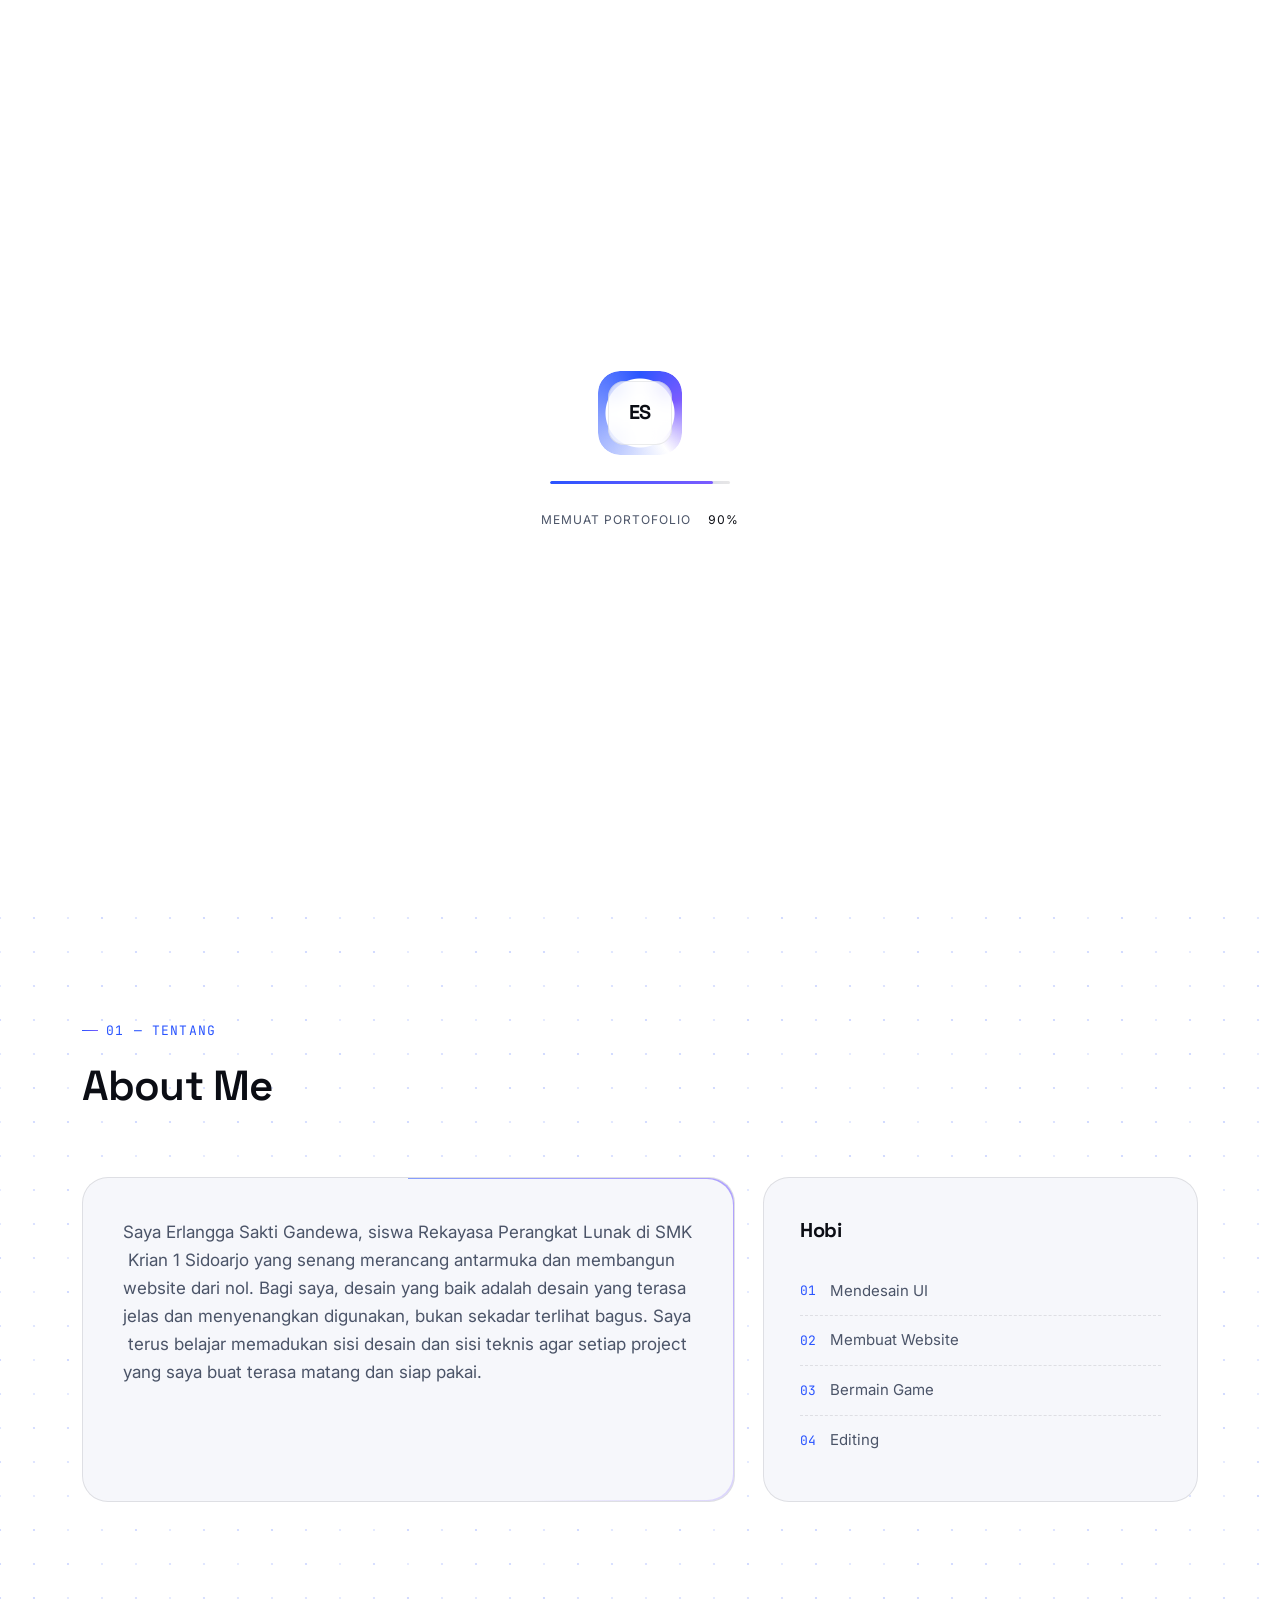
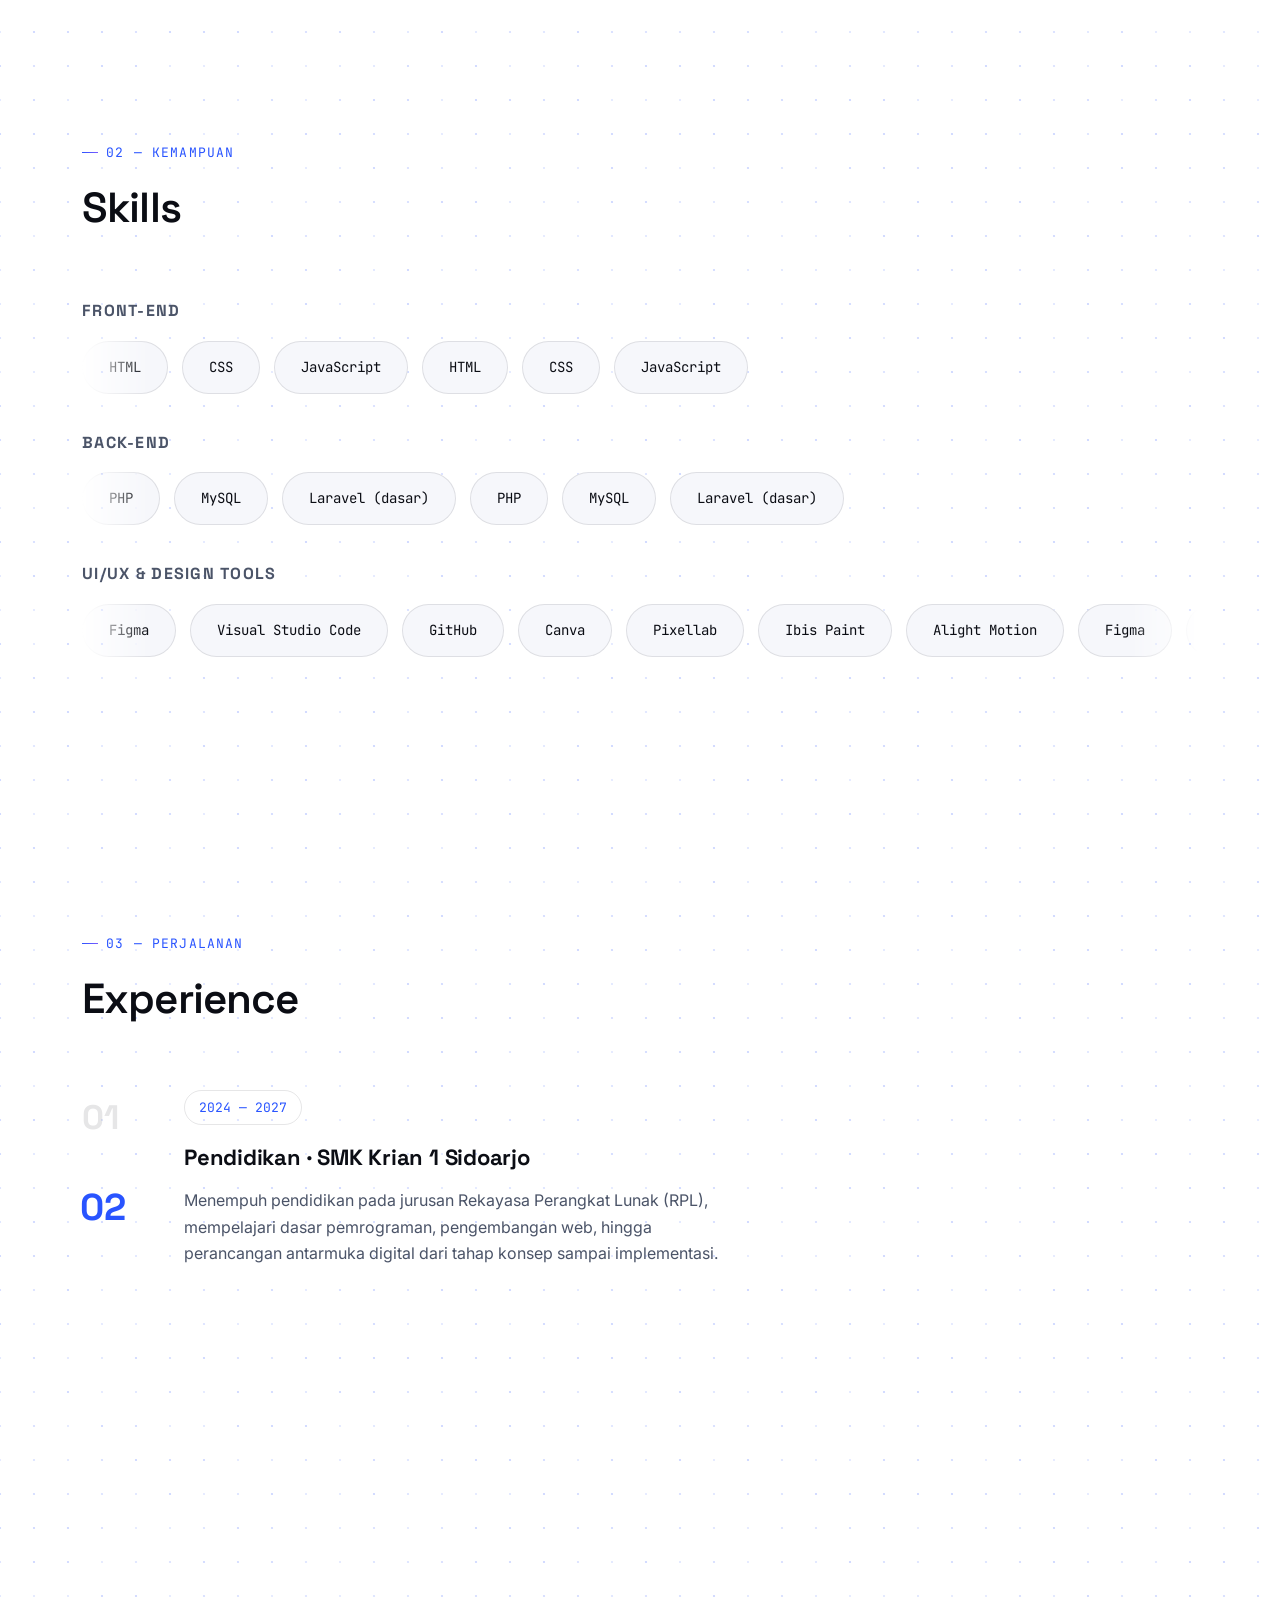
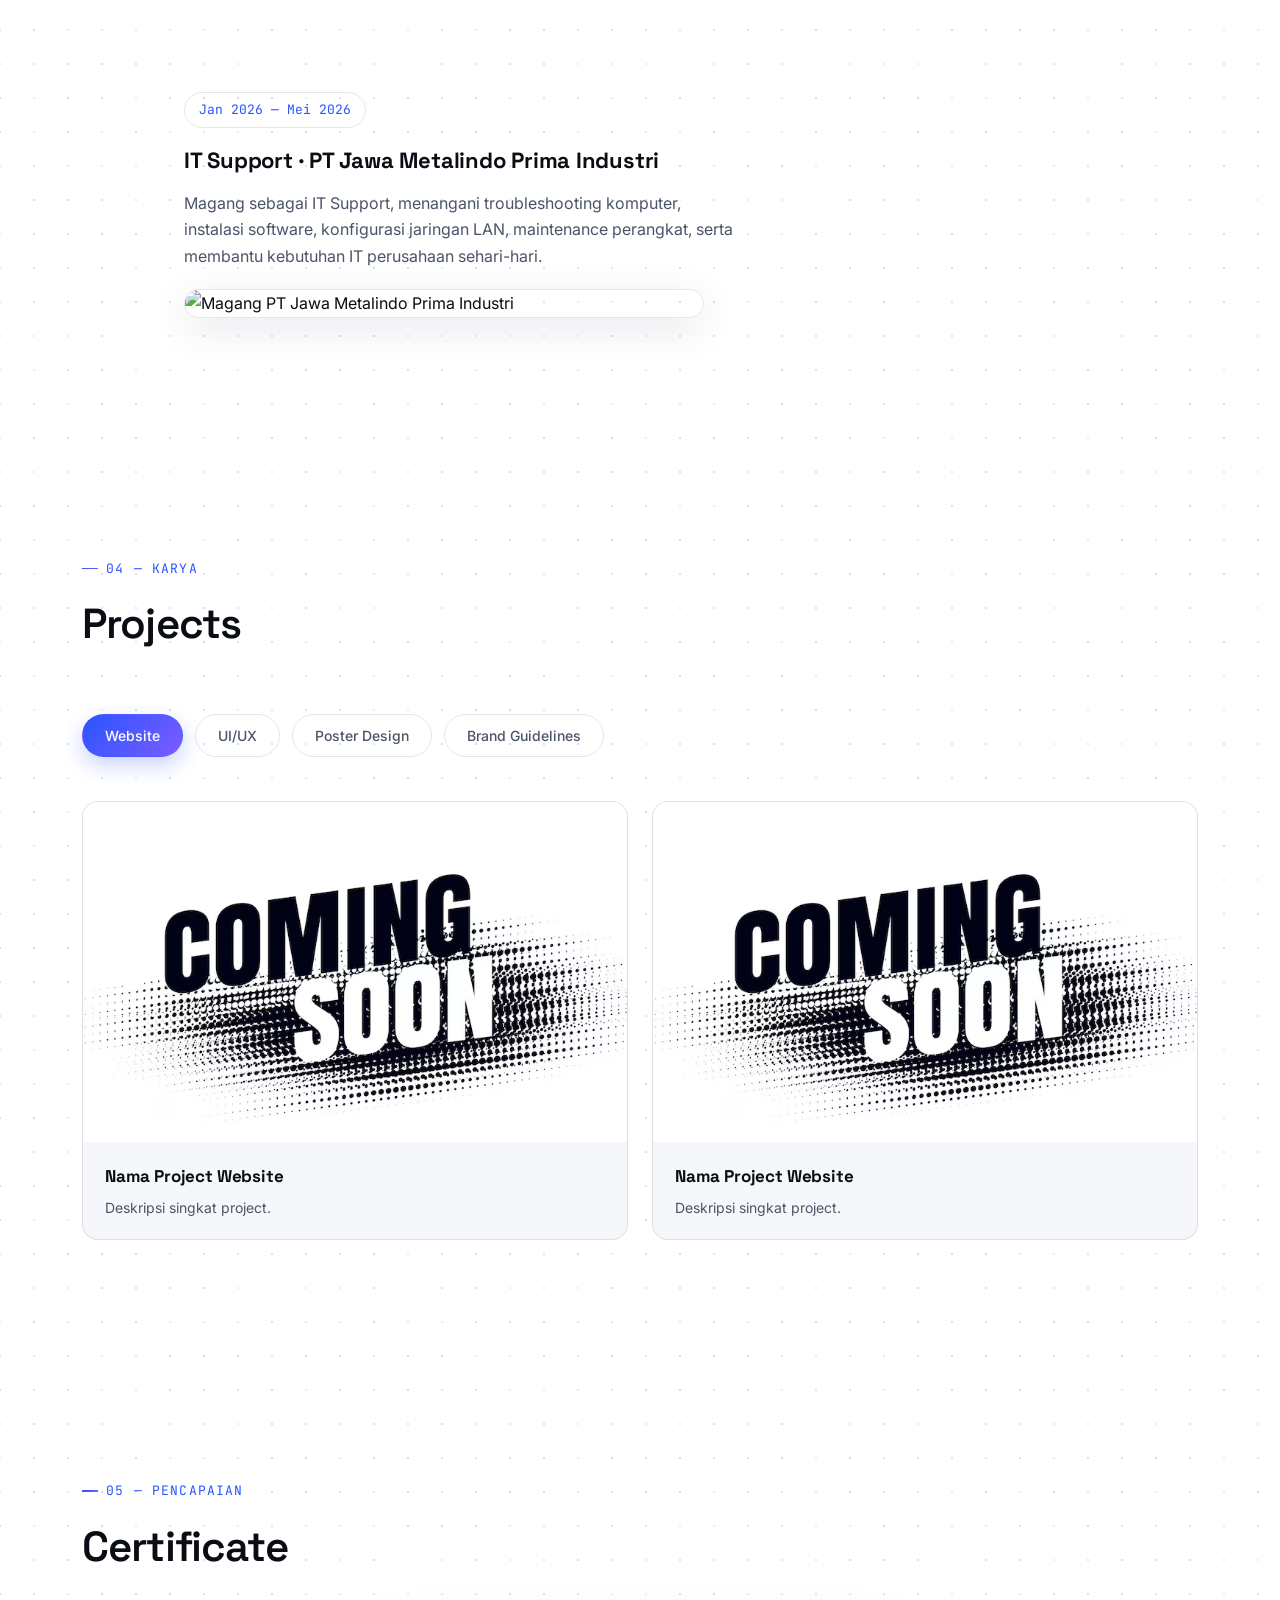
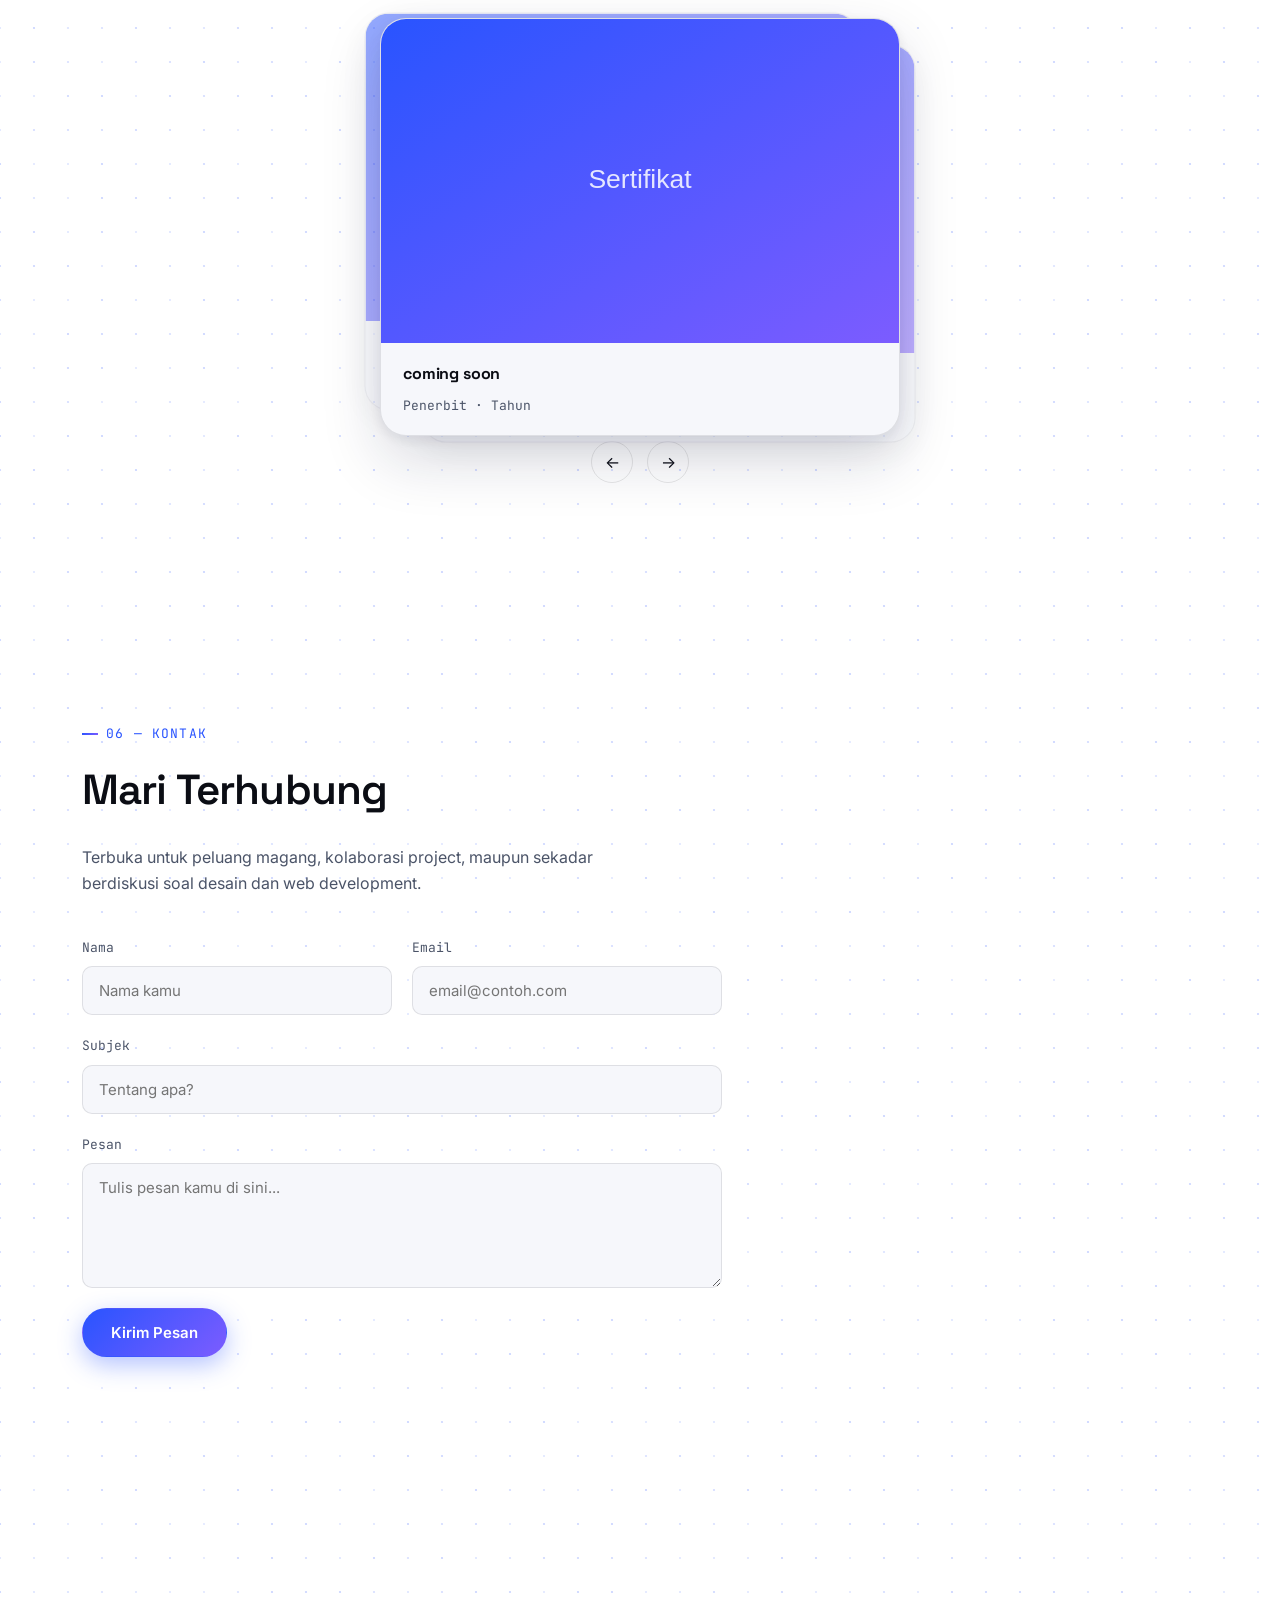
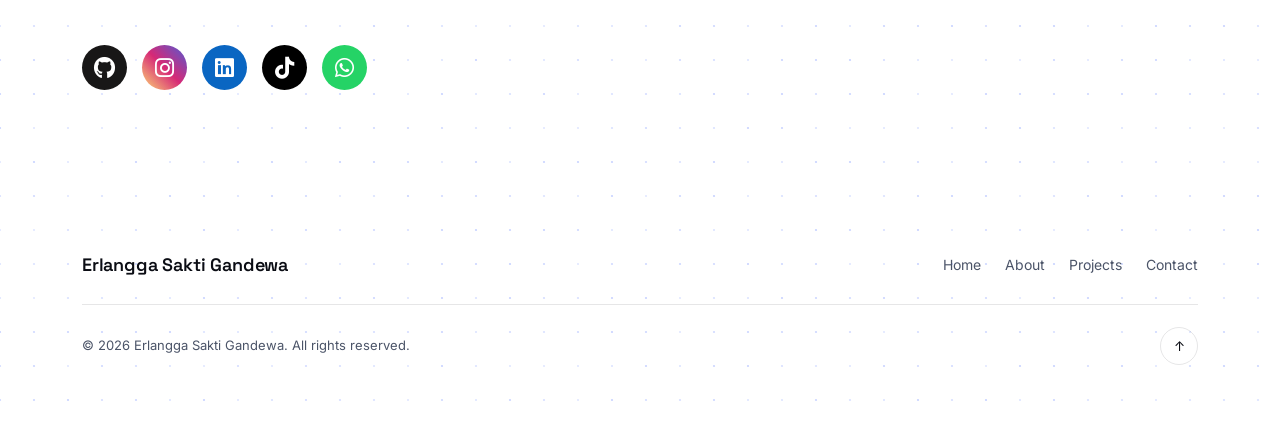
==== commit 324a0f09: "Replace Poster 3 image with Poster 5" ====
--- a/index.html
+++ b/index.html
@@ -221,7 +221,7 @@
     <div class="flying-posters" id="flyingPosters">
       <a href="pages/project-poster/pstr.html" class="poster-card"><img src="assets/images/satu.png" alt="Poster 1"></a>
       <a href="pages/project-poster/pstr.html" class="poster-card"><img src="assets/images/dua.png" alt="Poster 2"></a>
-      <a href="pages/project-poster/pstr.html" class="poster-card"><img src="assets/images/tiga.png" alt="Poster 3"></a>
+      <a href="pages/project-poster/pstr.html" class="poster-card"><img src="assets/images/lima.png" alt="Poster 3"></a>
       <a href="pages/project-poster/pstr.html" class="poster-card"><img src="assets/images/aempat.png" alt="Poster 4"></a>
     </div>
   </div>
@@ -342,4 +342,4 @@
 
 <script src="assets/js/main.js"></script>
 </body>
-</html>+</html>
